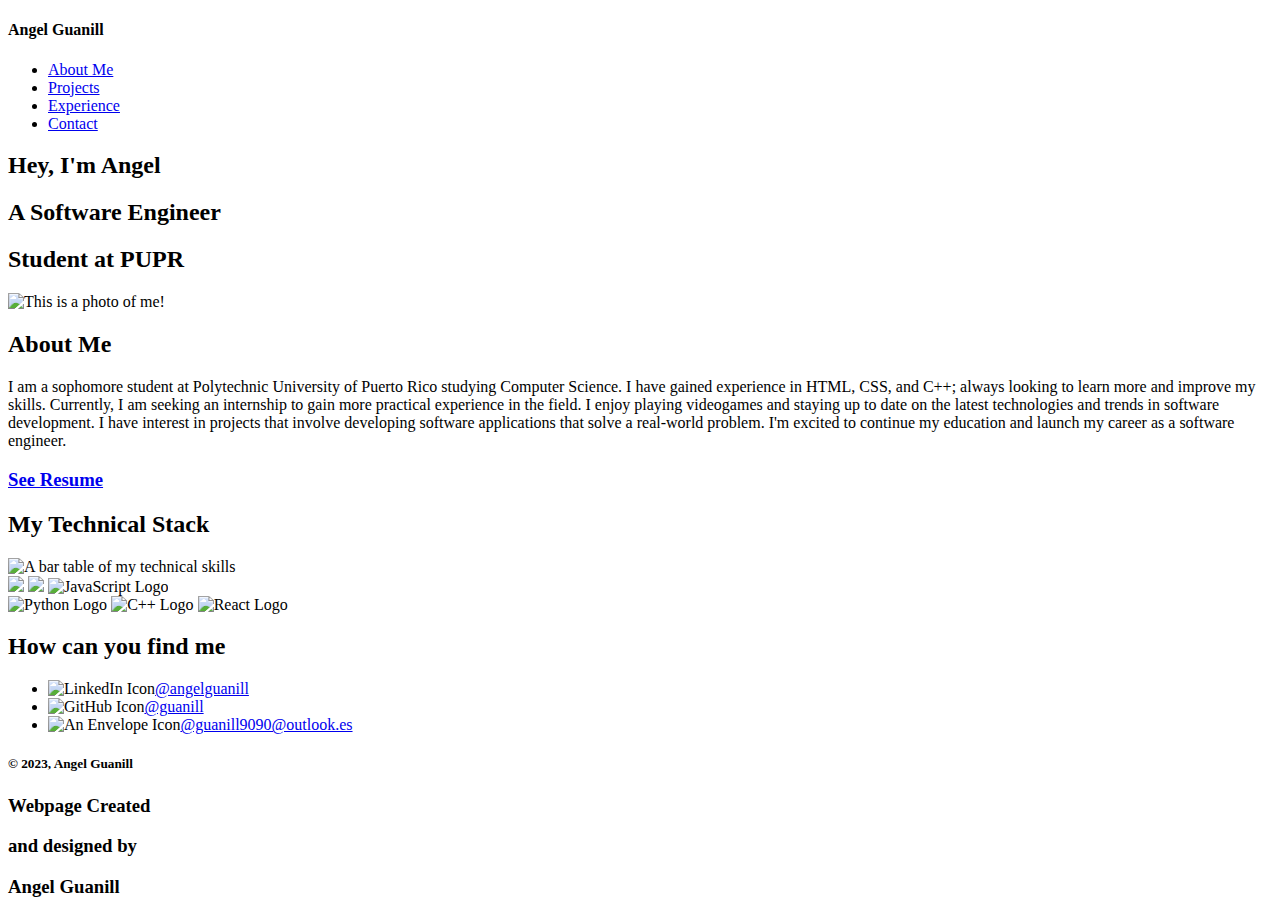
==== index.html @ 066ad105 "Added files" ====
<!DOCTYPE html>
<html>
    <head>
        <meta charset="utf-8">
        <meta name="viewport" content="width=device-width">
        <title>Personal Website</title>
        <link href="index.css" type="text/css" rel="stylesheet">
    </head>

    <!--What the user sees when entering the page-->
    <header>
        <div class="links">
            <h4 id="name">Angel Guanill</h4>
            <ul>
                <li><a href="#about">About Me</a></li>
                <li><a href="#projects">Projects</a></li>
                <li><a href="#experience">Experience</a></li>
                <li><a href="#contact">Contact</a></li>
            </ul>
        </div>
        <div class="header2">
            <div class="titles">
                <h2 class="typing">Hey, I'm Angel</h2>
                <h2 class="sub">A Software Engineer</h2>
                <h2 class="sub">Student at PUPR</h2>
            </div>
            <div class="image-container">
                <img src="images/angel.png" alt="This is a photo of me!">
            </div>
        </div>
    </header>

    <!--The content of the webpage, containing the about, interview, projects, technical and experience sections-->
    <body>
        <about id="about">
            <div class="revealable">
                <h2>About Me</h2>
                <p>I am a sophomore student at Polytechnic University of Puerto Rico studying 
                    Computer Science. I have gained experience in HTML, CSS, and C++; always looking to learn more and improve 
                    my skills. Currently, I am seeking an internship to gain more practical experience in the field.
                    I enjoy playing videogames and staying up to date on the latest technologies and trends in software development. 
                    I have interest in projects that involve developing software applications that solve a real-world problem. I'm 
                    excited to continue my education and launch my career as a software engineer.</p>  
                <a href="Resume.pdf" target="_blank"><h3>See Resume</h3></a>
                </div>
        </about>
    
        <technical>
            <h2>My Technical Stack</h2>
            <div class="container-tech revealable">
                <div class="graphic">
                    <img src="images/techtable.png" alt="A bar table of my technical skills">
                </div>
                <div class="skills">
                    <div class="front-end">
                        <div>
                            <img src="images/css.png">
                            <img src="images/html.png">
                            <img src="images/javascript.png" alt="JavaScript Logo">
                        </div>
                    </div>
                    <div class="back-end">
                        <div>
                            <img src="images/python.png" alt="Python Logo">
                            <img src="images/c++.png" alt="C++ Logo">
                            <img src="images/react.png" alt="React Logo">
                        </div>
                    </div>
                </div>
            </div>
        </technical>
        <script src="index.js"></script>
    </body>

    <!--The footer of the webpage, containing contact info-->
    <footer>
        <h2 id="contact">How can you find me</h2>
        <line class="topLine"></line>
        <div class="container">
            <ul>
                <li><img src="images/linkedin.png" alt="LinkedIn Icon"><a href="https://www.linkedin.com/in/angelguanill/" target="_blank">@angelguanill</a></li>
                <li><img src="images/github.png" alt="GitHub Icon"><a href="https://github.com/guanill" target="_blank">@guanill</a></li>
                <li><img src="images/envelope.png" alt="An Envelope Icon"><a href="mailto: guanill9090@outlook.es">@guanill9090@outlook.es</a></li>
            </ul>
            <div class="copyright">
                <h5>© 2023, Angel Guanill</h5>
            </div>
            <div id="text">
                <h3>Webpage Created</h3>
                <h3>and designed by</h3> 
                <h3 class="nameEdit">Angel Guanill</h3>
            </div>
        </div>
        <line></line>
    </footer>
</html>
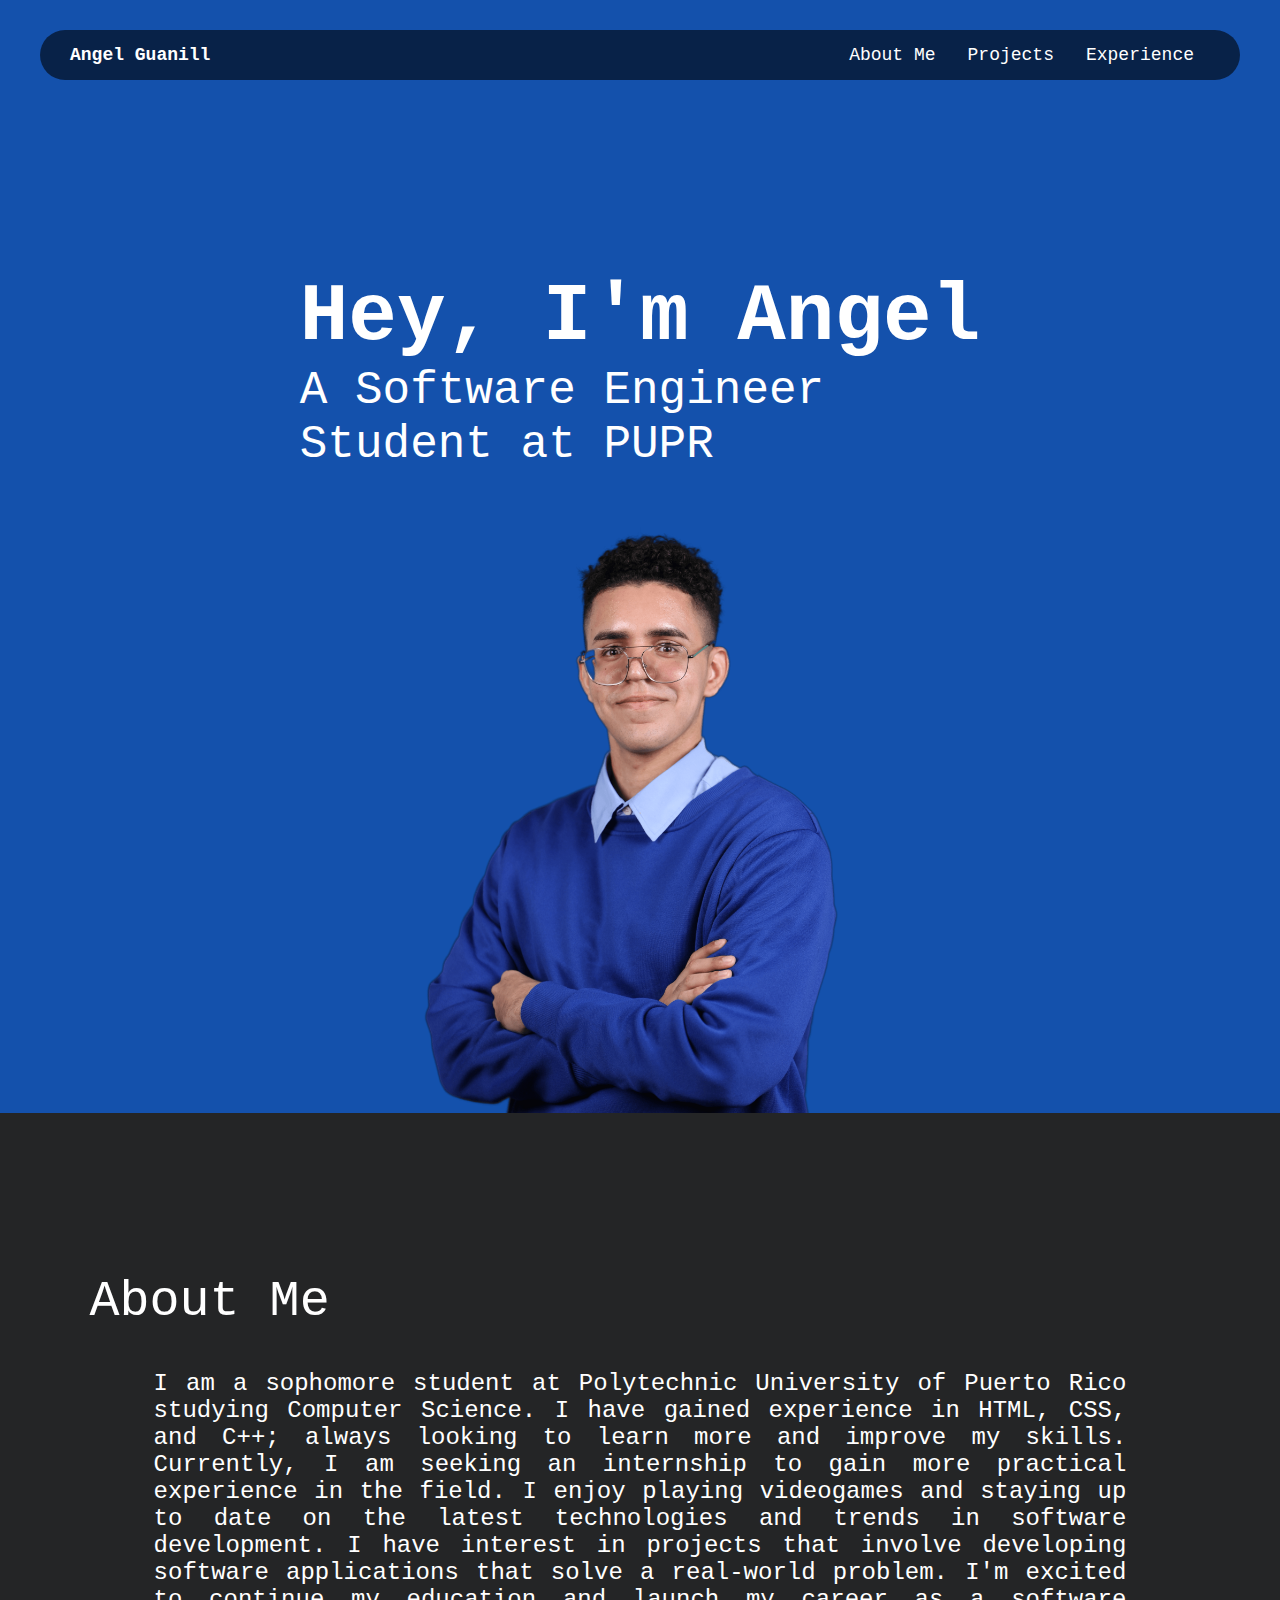
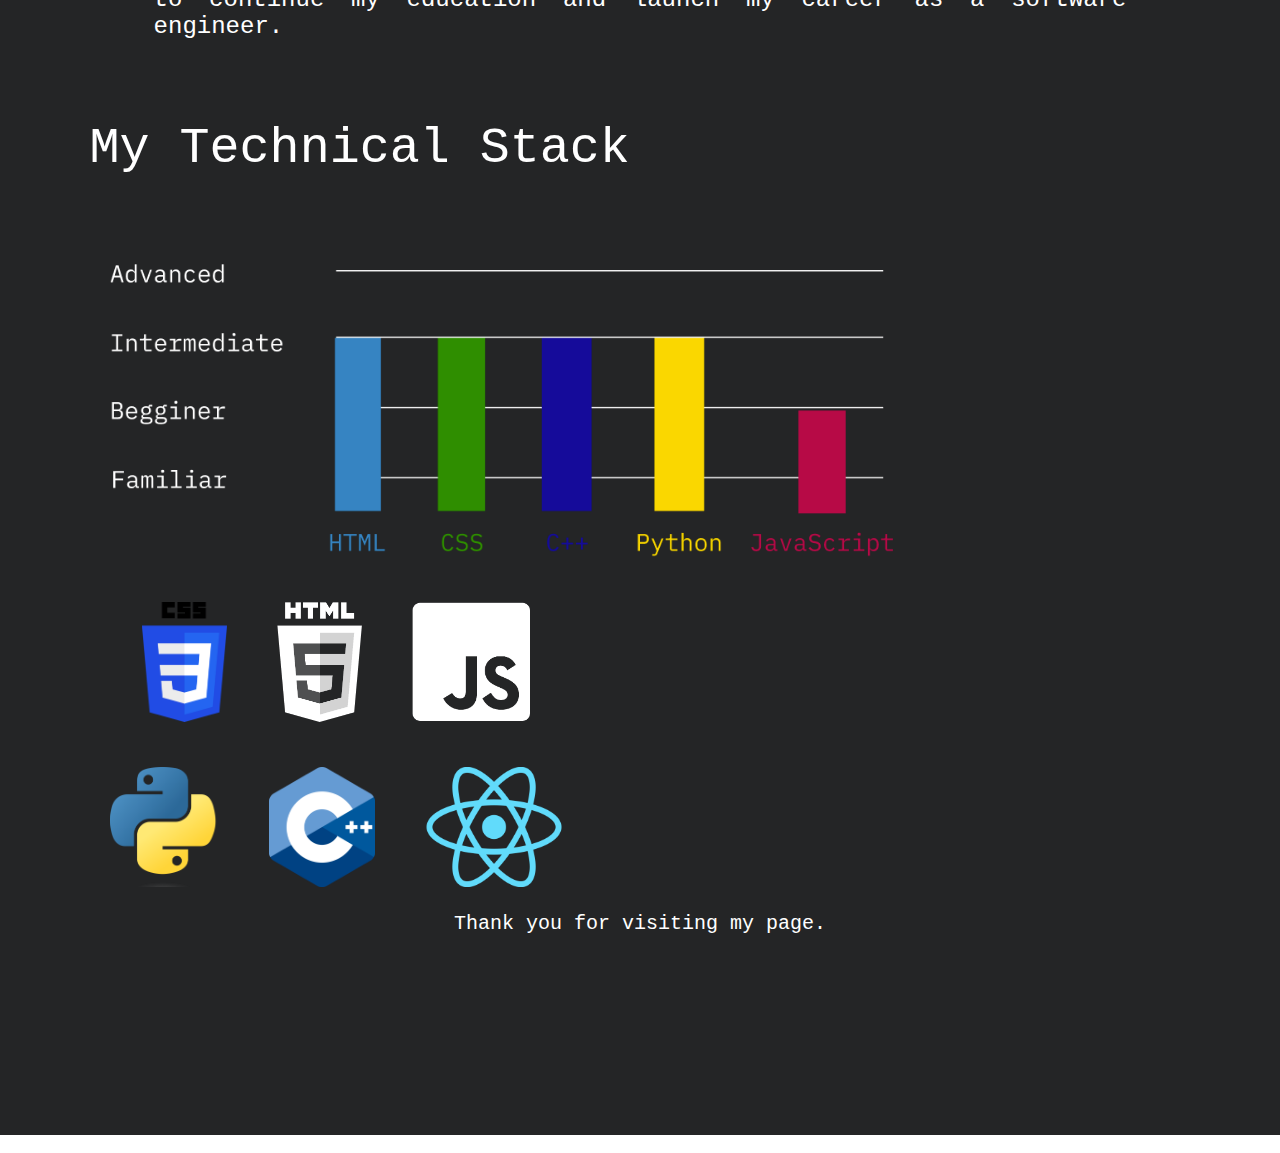
==== commit f2baeff7: "more changes" ====
--- a/index.html
+++ b/index.html
@@ -2,38 +2,36 @@
 <html>
     <head>
         <meta charset="utf-8">
-        <meta name="viewport" content="width=device-width">
         <title>Personal Website</title>
         <link href="index.css" type="text/css" rel="stylesheet">
     </head>
 
     <!--What the user sees when entering the page-->
-    <header>
-        <div class="links">
-            <h4 id="name">Angel Guanill</h4>
-            <ul>
-                <li><a href="#about">About Me</a></li>
-                <li><a href="#projects">Projects</a></li>
-                <li><a href="#experience">Experience</a></li>
-                <li><a href="#contact">Contact</a></li>
-            </ul>
-        </div>
-        <div class="header2">
-            <div class="titles">
-                <h2 class="typing">Hey, I'm Angel</h2>
-                <h2 class="sub">A Software Engineer</h2>
-                <h2 class="sub">Student at PUPR</h2>
+    <body>
+        <div class="header">
+            <div class="links">
+                <h4 id="name">Angel Guanill</h4>
+                <ul>
+                    <li><a href="#about">About Me</a></li>
+                    <li><a href="./projects.html">Projects</a></li>
+                    <li><a href="./experience.html">Experience</a></li>
+                </ul>
             </div>
-            <div class="image-container">
-                <img src="images/angel.png" alt="This is a photo of me!">
+            <div class="header2">
+                <div class="titles">
+                    <h2 class="typing">Hey, I'm Angel</h2>
+                    <h2 class="sub">A Software Engineer</h2>
+                    <h2 class="sub">Student at PUPR</h2>
+                </div>
+                <div class="image-container">
+                    <img src="images/angel.png" alt="This is a photo of me!">
+                </div>
             </div>
         </div>
-    </header>
 
-    <!--The content of the webpage, containing the about, interview, projects, technical and experience sections-->
-    <body>
-        <about id="about">
-            <div class="revealable">
+    <!--The content of the webpage, containing the about, resume and technical stack-->
+        <div class="summary">
+            <div class="">
                 <h2>About Me</h2>
                 <p>I am a sophomore student at Polytechnic University of Puerto Rico studying 
                     Computer Science. I have gained experience in HTML, CSS, and C++; always looking to learn more and improve 
@@ -41,13 +39,12 @@
                     I enjoy playing videogames and staying up to date on the latest technologies and trends in software development. 
                     I have interest in projects that involve developing software applications that solve a real-world problem. I'm 
                     excited to continue my education and launch my career as a software engineer.</p>  
-                <a href="Resume.pdf" target="_blank"><h3>See Resume</h3></a>
-                </div>
-        </about>
+            </div>
+        </div>
     
-        <technical>
+        <div class="technical">
             <h2>My Technical Stack</h2>
-            <div class="container-tech revealable">
+            <div class="container-tech">
                 <div class="graphic">
                     <img src="images/techtable.png" alt="A bar table of my technical skills">
                 </div>
@@ -68,29 +65,12 @@
                     </div>
                 </div>
             </div>
-        </technical>
-        <script src="index.js"></script>
-    </body>
-
-    <!--The footer of the webpage, containing contact info-->
-    <footer>
-        <h2 id="contact">How can you find me</h2>
-        <line class="topLine"></line>
-        <div class="container">
-            <ul>
-                <li><img src="images/linkedin.png" alt="LinkedIn Icon"><a href="https://www.linkedin.com/in/angelguanill/" target="_blank">@angelguanill</a></li>
-                <li><img src="images/github.png" alt="GitHub Icon"><a href="https://github.com/guanill" target="_blank">@guanill</a></li>
-                <li><img src="images/envelope.png" alt="An Envelope Icon"><a href="mailto: guanill9090@outlook.es">@guanill9090@outlook.es</a></li>
-            </ul>
-            <div class="copyright">
-                <h5>© 2023, Angel Guanill</h5>
-            </div>
-            <div id="text">
-                <h3>Webpage Created</h3>
-                <h3>and designed by</h3> 
-                <h3 class="nameEdit">Angel Guanill</h3>
+            <div>
+                <blockquote>
+                    Thank you for visiting  my page.
+                </blockquote>
             </div>
         </div>
-        <line></line>
-    </footer>
+        
+    </body>
 </html>--- a/index.css
+++ b/index.css
@@ -0,0 +1,385 @@
+/******All-HTML Style*****/
+* {
+    scroll-behavior: smooth;
+   margin:0;
+}
+
+/********Scrollbar style*********/
+::-webkit-scrollbar {
+  width: 10px;
+  background-color: #242526;
+}
+
+::-webkit-scrollbar-thumb {
+  background-color: rgba(0, 0, 0, 0.58);
+  border-radius: 50px;
+}
+
+
+
+/********Header styles***********/
+.header {
+  width: 100%;
+  background-color: #1451AC;
+  display: flex;
+  flex-direction: column;
+}
+
+.links {
+    margin: 30px 40px;
+    color: white;
+    font-family: 'IBM Plex Mono', monospace;
+    font-size: 18px;
+    display: flex;
+    justify-content: space-between;
+    align-items: center;
+    flex-wrap: wrap;
+    background-color: rgba(0, 0, 0, 0.58);
+    border-radius: 47px;
+    height: 53.px;
+    z-index: 2;
+}
+
+#name {
+  margin:10px 30px;
+}
+
+.links ul {
+  list-style-type: none;
+  padding: 0;
+  margin: 0 30px 0 0;
+  display: flex;
+  justify-content: space-around;
+}
+
+.links li {
+  padding: 15px 16px;
+  transition: transform .3s;
+}
+
+.links li:hover {
+  transform: translateX(10px);
+  cursor: pointer;
+}
+
+.links a {
+  color: inherit;
+  text-decoration: none;
+}
+
+.header2 {
+  display: flex;
+  justify-content: space-around;
+  margin: 0 50px;
+  flex-wrap: wrap;
+}
+
+.titles {
+  color: white;
+  font-family: 'IBM Plex Mono', monospace;
+  font-size: 54px;
+  z-index: 3;
+  padding-top: 160px;
+  padding-bottom: 40px;
+}
+
+.sub {
+  font-size: 46px;
+  font-weight: normal;
+}
+
+.image-container {
+  display: flex;
+}
+
+.image-container img {
+  height: 600px;
+  align-items: end;
+}
+
+.titles  h2 {
+  margin: 2px 0;
+}
+
+/********* About Section Styles **********/
+.summary {
+  padding-top: 100px;
+  width: 100%;
+  background-color: #242526;
+  display: flex;
+  flex-direction: column;
+  flex: 1;
+  color: white; 
+  font-family: 'IBM Plex Mono', monospace;
+  font-weight: normal;
+}
+
+.summary h2 {
+  margin-top: 60px;
+  display: inline-block;
+  font-size: 50px;
+  padding: 0 0 40px 7%;
+  font-weight: normal;
+}
+
+.summary p {
+  font-size: 24px;
+  padding: 0 12% 0;
+  text-align: justify;
+}
+
+.summary a {
+  background-color: #1451AC; 
+  font-size: 18px;
+  justify-content: center;
+  margin: 50px 12% 50px 78%;
+  border-radius: 30pt;
+  align-items: center;
+  height: 40px;
+  display: flex;
+  transition: transform .3s;
+  color: inherit;
+    text-decoration: none;
+}
+
+.summary a:hover{
+  transform: translatey(-10px);
+  background-color: #1451AC;
+  cursor: pointer;
+}
+
+/*****Projects Section Styles*******/
+.projects {
+  background-color: #242526;
+  display: flex;
+  flex-direction: column;
+  color: white;  
+  font-family: 'IBM Plex Mono', monospace;
+  padding: 80px 7% 80px;
+}
+
+.project1 {
+  padding: 40px;
+}
+
+.projects h2 {
+  font-weight: normal;
+  margin: 0px 0 10px;
+  font-size: 50px;
+  text-align: left;
+  padding: 30px 0 40px 30px;
+  width: 45%;
+  border-top: 4px solid #1451AC;
+  border-left: 4px solid #1451AC;
+
+}
+
+.projects .project-container {
+  display: flex;
+  justify-content: space-between;
+}
+
+.container-tech h3 {
+  text-align: center;
+  font-size: 30px;
+  padding: 30px 0;
+}
+
+.projects .info-container {
+  display: flex;
+}
+
+.number {
+  display: flex;
+  align-items: center;
+}
+
+.projects h1 {
+  color:#242526;
+  -webkit-text-stroke-width: 2px;
+  -webkit-text-stroke-color:#1451AC;
+  font-size: 90px;
+  padding-left: 60px;
+}
+
+.projects .container-footer, .container-footer div{
+  display: flex;
+  justify-content: space-between;
+}
+
+.projects .info-container img {
+  width: 70%;
+  height: fit-content;
+  border-radius: 20px;
+}
+
+.container-footer a {
+  margin-right: 10px;
+}
+
+.container-footer img {
+  height: 30px;
+}
+
+.container-footer img:hover {
+  opacity: 0.5;
+}
+
+.info-container p {
+  padding: 2%;
+  border-radius: 20px 0 0 20px;
+  height: auto;
+  
+  text-align: justify;
+  font-size: 1em;
+  flex-grow: 1; /* allow the p tag to grow and fill the available space */
+  flex-shrink: 1; /* allow the p tag to shrink if needed */
+  overflow: auto;
+}
+
+.container-footer {
+  padding-top: 10px;
+}
+
+
+/*****Technical Stack Styles*****/
+.technical {
+  background-color: #242526;
+  display: flex;
+  flex-direction: column;
+  color: white;  
+  font-family: 'IBM Plex Mono', monospace;
+  text-align: center;
+  padding: 80px 7% 200px;
+}
+
+.technical line {
+  background-color:#1451AC;
+  height: 4px;
+  width: 47%;
+  display: flex;
+  margin-bottom: 40px;
+}
+
+.technical h2{
+  font-weight: normal;
+  margin: 0px 0 10px;
+  font-size: 50px;
+  text-align: left;
+  padding-bottom: 40px;
+}
+
+.graphic img {
+  height: 350px;
+}
+
+.container-tech {
+  display: flex;
+  justify-content: space-between;
+  flex-wrap: wrap;
+}
+
+.skills {
+  width: auto;
+}
+
+.skills img {
+  height: 120px;
+  padding: 20px;
+}
+
+blockquote {
+    font-size: 20px;
+}
+
+
+
+/********Experience Styles*********/
+.experience{
+  background-color: #242526;
+  display: flex;
+  flex-direction: column;
+  color: white;  
+  font-family: 'IBM Plex Mono', monospace;
+  padding: 80px 7% 200px;
+}
+
+.experience line {
+  background-color:#1451AC;
+  height: 4px;
+  width: 75%;
+  display: flex;
+}
+
+.container-all-experience {
+  display: flex;
+  border-radius: 20px 0;
+    border-top: 5px solid #1451AC;
+    border-left: 5px solid #1451AC;
+    padding-left: 60px;
+}
+
+.experience vline {
+  background-color:#1451AC;
+  width: 4px;
+  display: flex;
+  margin-right: 50px;
+}
+
+.experience h2{
+  font-size: 50px;
+  font-weight: normal;
+  padding-top: 40px;
+}
+
+.container-logo {
+  text-align: right;
+  width: 30%;
+}
+
+.container-info{
+  display: flex;
+  gap: 30px;
+}
+
+.date {
+  text-align: left;
+}
+
+.job-header {
+  display: flex;
+  justify-content: space-between;
+}
+
+.employeer {
+  color:#1451AC;
+  text-align: right;
+}
+
+.experience .info {
+  width: 70%;
+}
+
+.experience img {
+  padding: 20px 0 0;
+  width: 100%;
+}
+
+.experience ul {
+  list-style-type: none;
+  padding:0;
+}
+
+.experience li {
+  padding: 8px 0;
+  line-height: 30px;
+  text-align: justify;
+}
+
+.experience-one {
+  padding-top: 30px;
+}
+
+.experience-two {
+  padding-top: 100px;
+}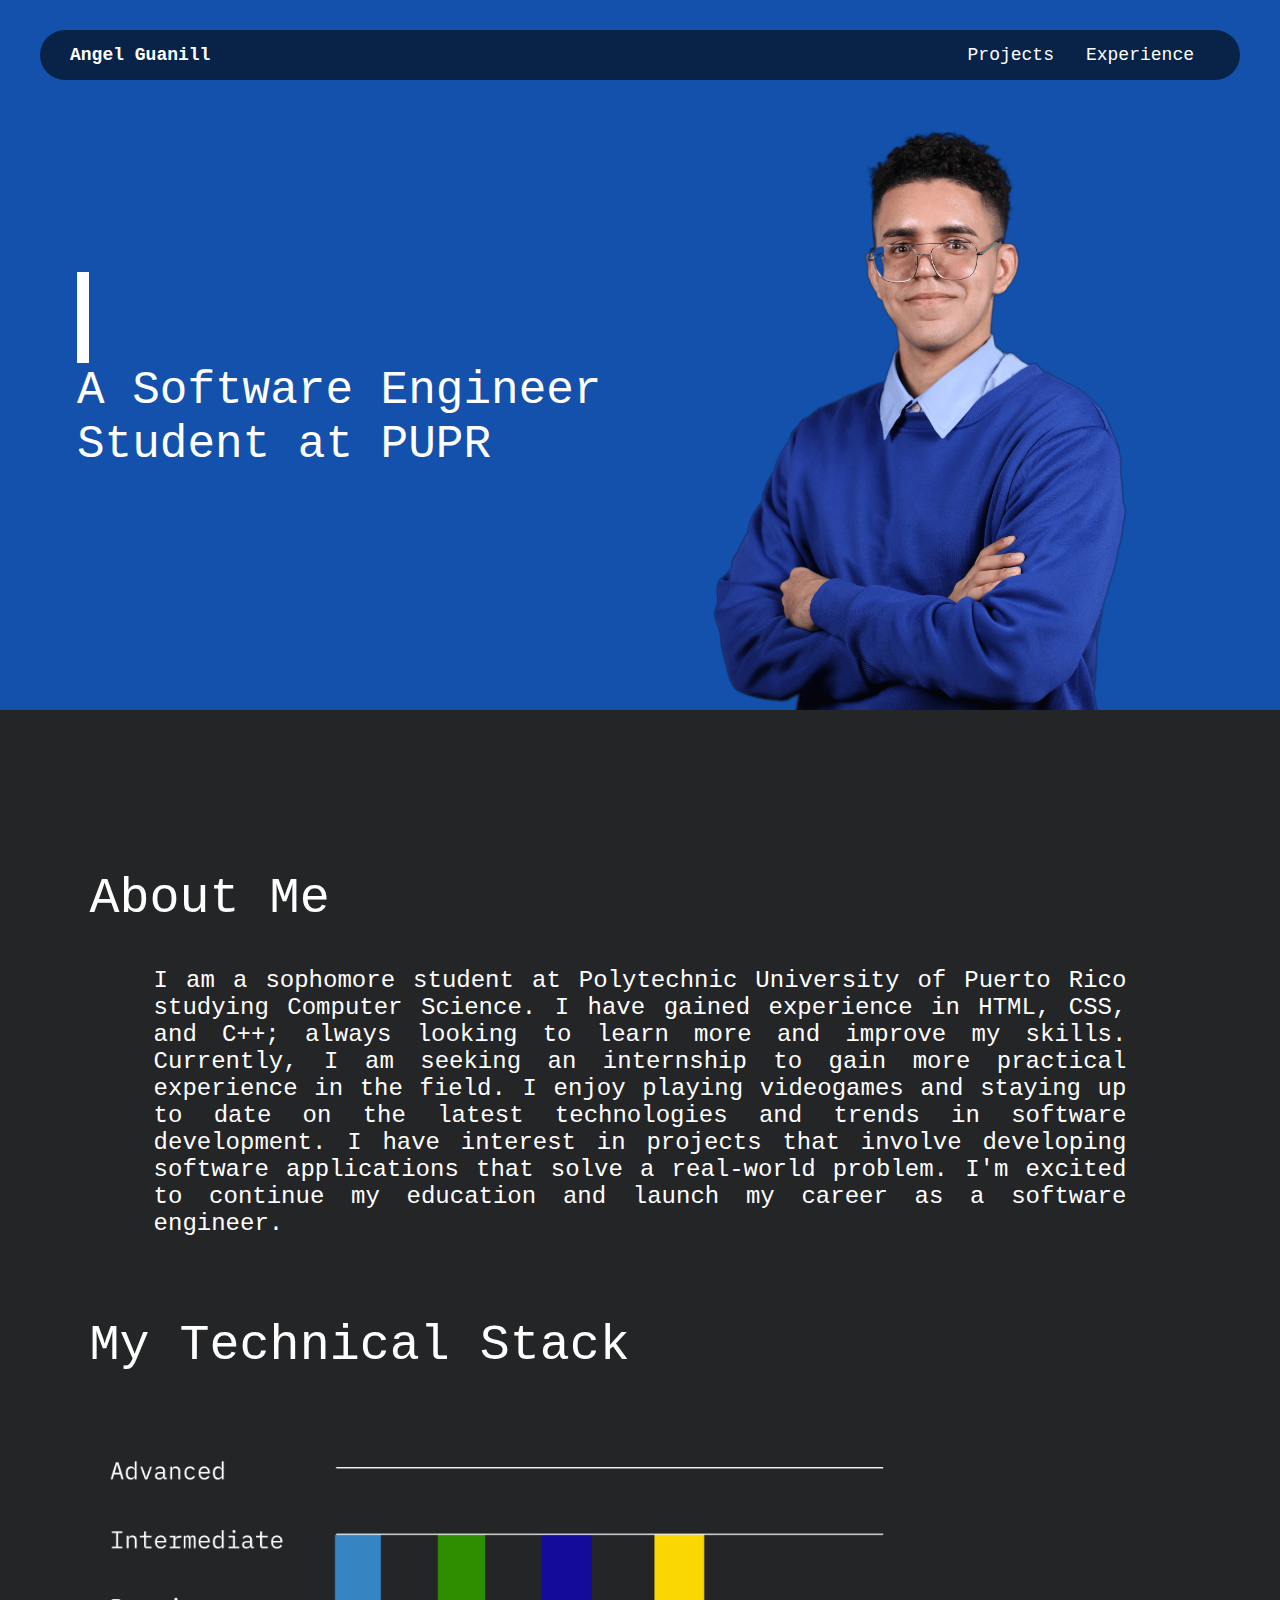
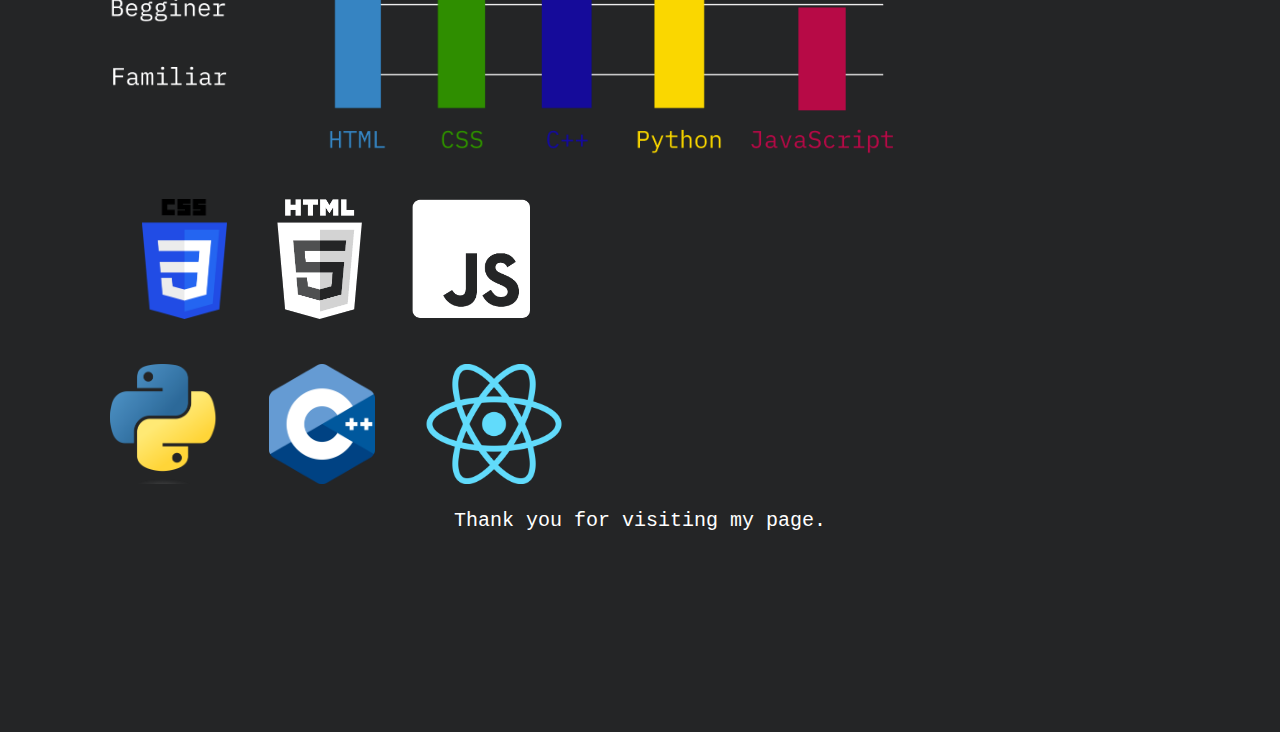
==== commit 7e9c5ef0: "changes" ====
--- a/index.html
+++ b/index.html
@@ -12,7 +12,6 @@
             <div class="links">
                 <h4 id="name">Angel Guanill</h4>
                 <ul>
-                    <li><a href="#about">About Me</a></li>
                     <li><a href="./projects.html">Projects</a></li>
                     <li><a href="./experience.html">Experience</a></li>
                 </ul>
--- a/index.css
+++ b/index.css
@@ -3,6 +3,8 @@
     scroll-behavior: smooth;
    margin:0;
 }
+
+
 
 /********Scrollbar style*********/
 ::-webkit-scrollbar {
@@ -101,6 +103,31 @@
   margin: 2px 0;
 }
 
+
+
+/*To give the typing animation*/
+h2.typing{
+  overflow: hidden;
+  border-right: .15em solid white;
+  white-space: nowrap;
+  width: 0;
+  animation: 
+  typing 1s steps(20, end) forwards,
+  blink .8s infinite;
+}
+
+@keyframes typing {
+  from { width: 0 }
+  to { width: 100% }
+}
+
+@keyframes blink {
+  from { border-color: transparent }
+  to { border-color: white; }
+}
+
+
+
 /********* About Section Styles **********/
 .summary {
   padding-top: 100px;
@@ -147,6 +174,7 @@
   background-color: #1451AC;
   cursor: pointer;
 }
+
 
 /*****Projects Section Styles*******/
 .projects {
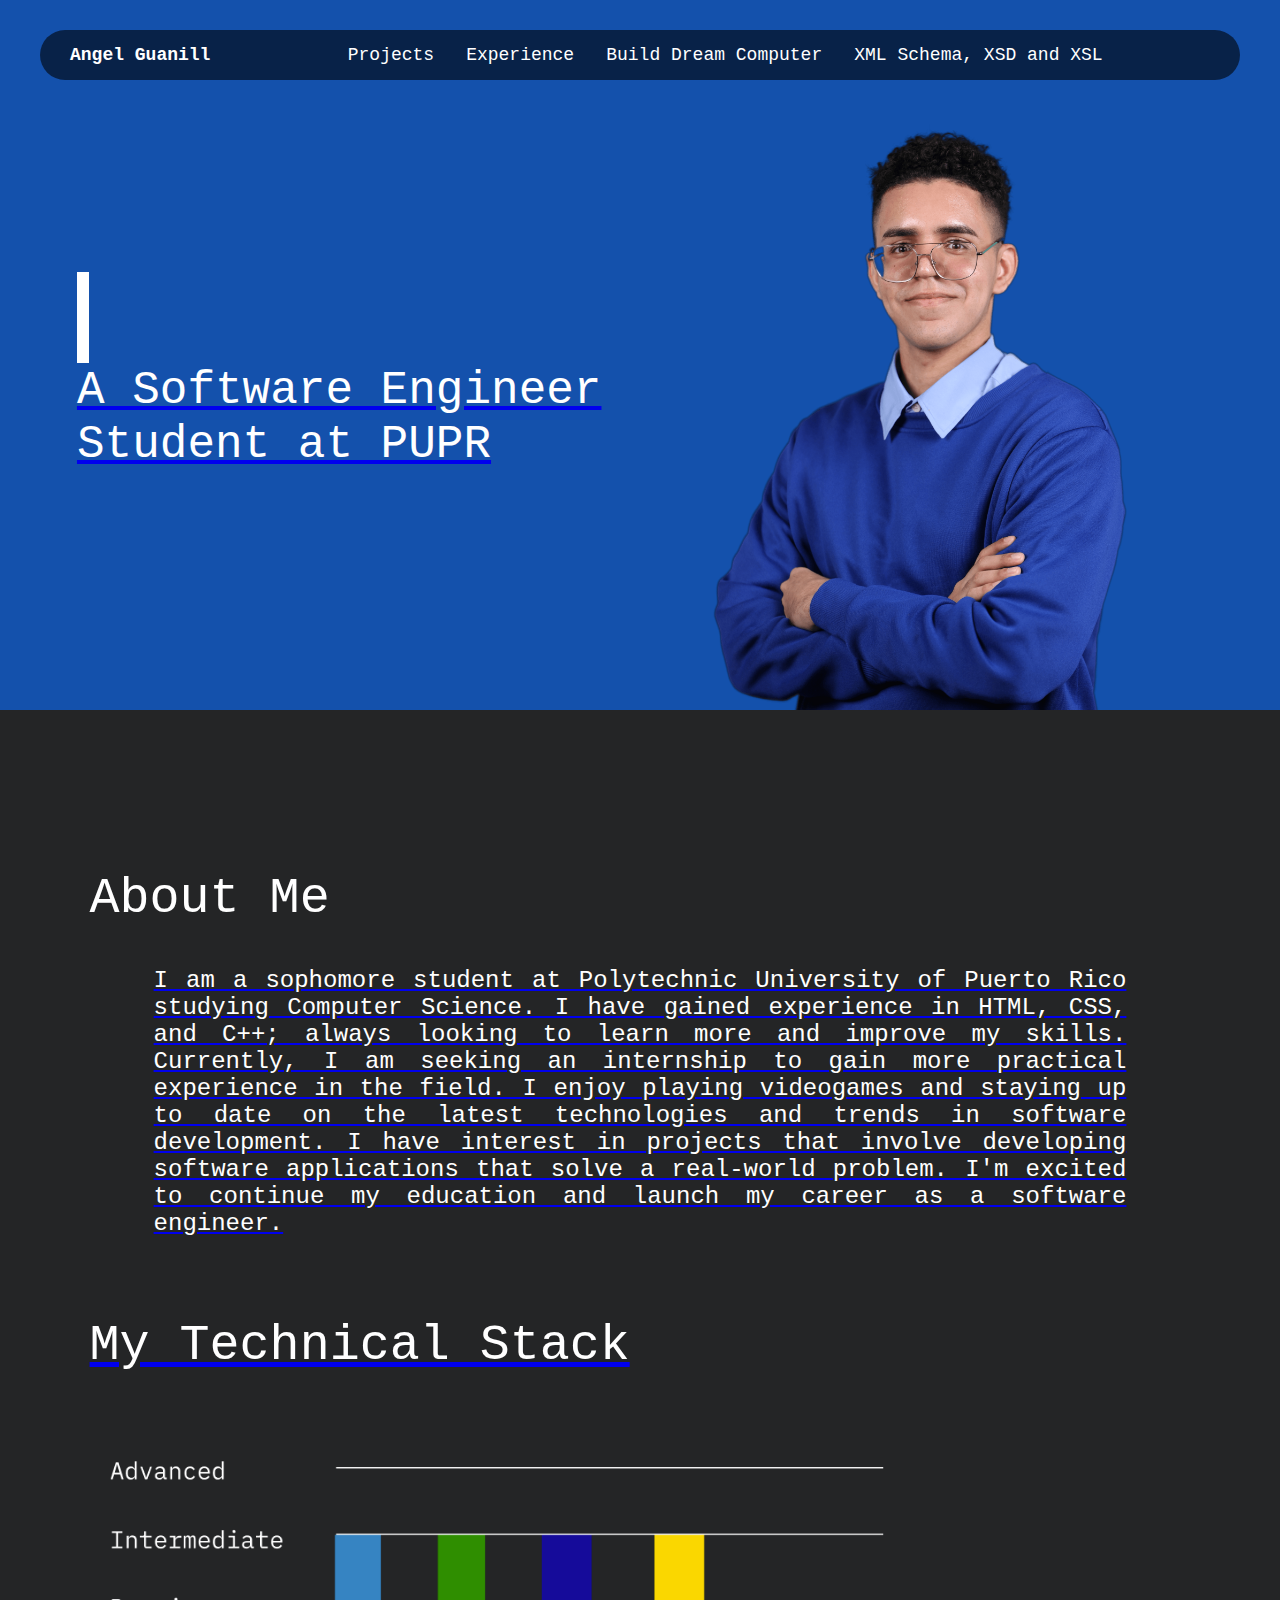
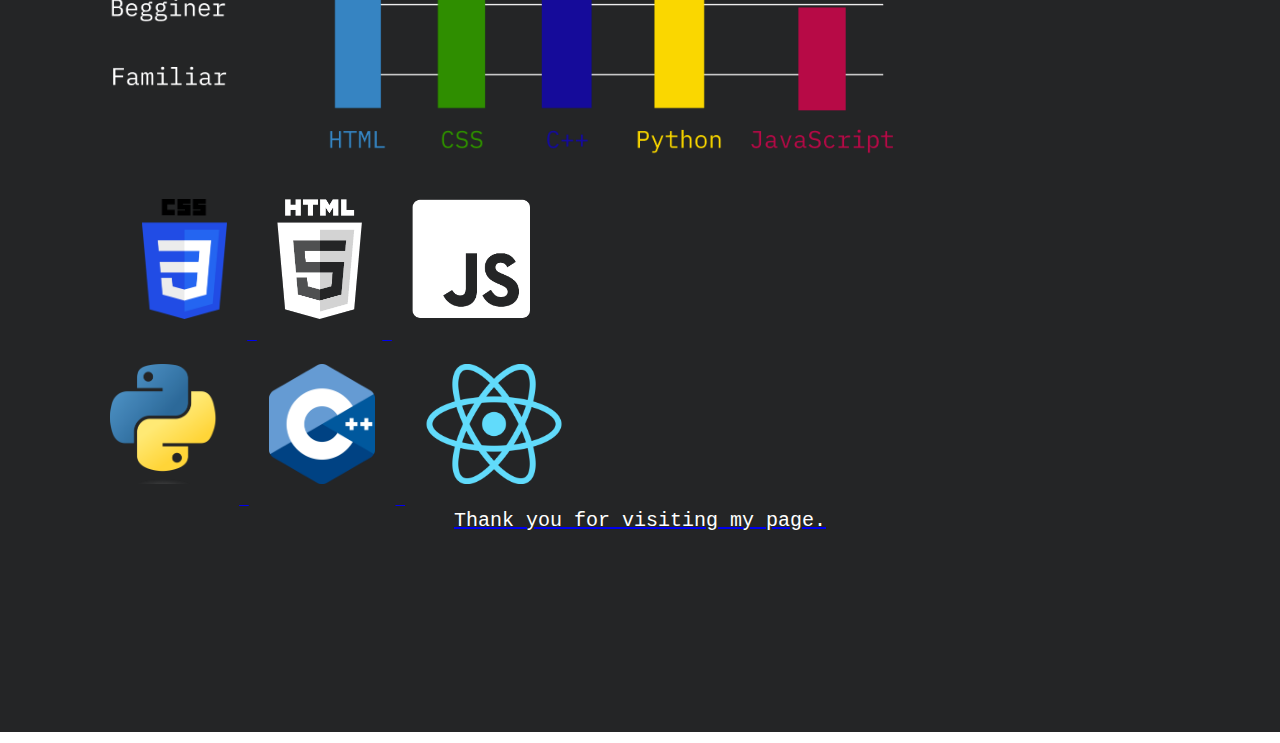
==== commit 32852b37: "Update index.html" ====
--- a/index.html
+++ b/index.html
@@ -14,6 +14,8 @@
                 <ul>
                     <li><a href="./projects.html">Projects</a></li>
                     <li><a href="./experience.html">Experience</a></li>
+                    <li><a href="./items.html">Build Dream Computer</a></li>
+                    <li><a href="./Files.zip">XML Schema, XSD and XSL</li>
                 </ul>
             </div>
             <div class="header2">
@@ -72,4 +74,4 @@
         </div>
         
     </body>
-</html>+</html>
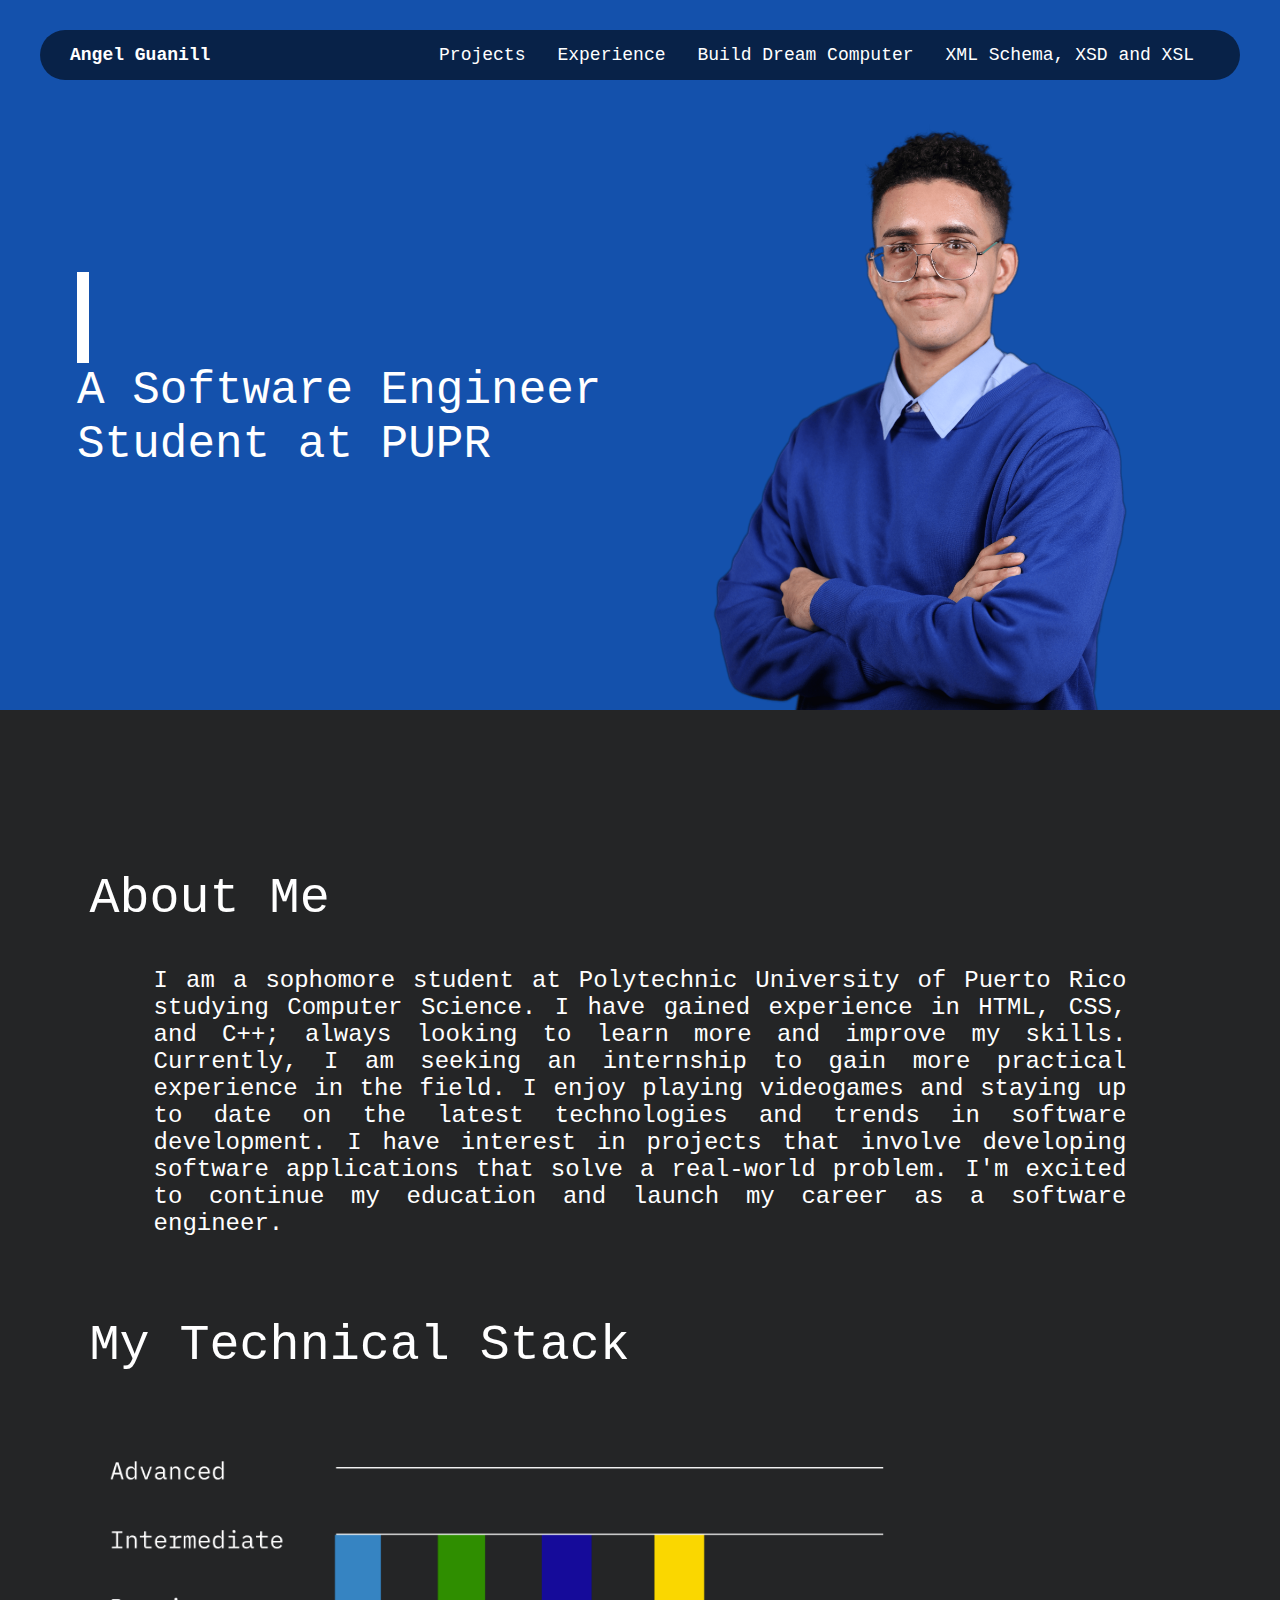
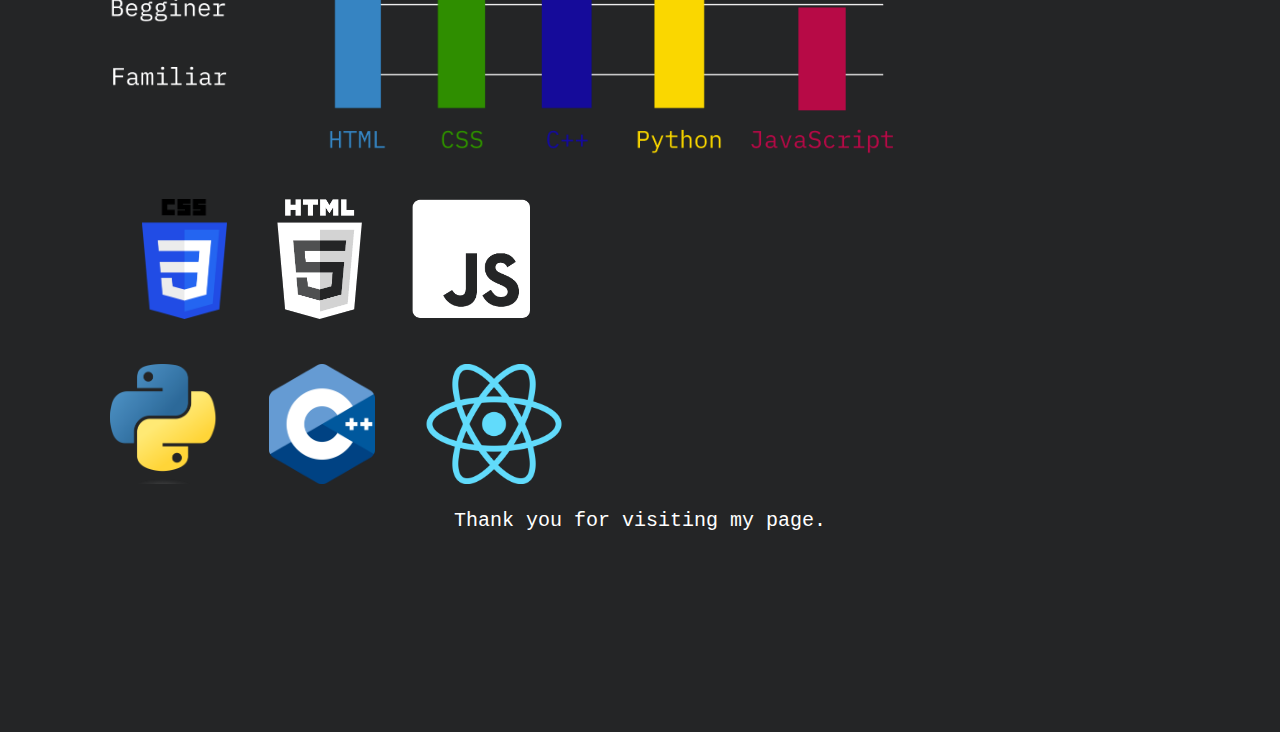
==== commit 0ebf8422: "Update index.html" ====
--- a/index.html
+++ b/index.html
@@ -15,7 +15,7 @@
                     <li><a href="./projects.html">Projects</a></li>
                     <li><a href="./experience.html">Experience</a></li>
                     <li><a href="./items.html">Build Dream Computer</a></li>
-                    <li><a href="./Files.zip">XML Schema, XSD and XSL</li>
+                    <li><a href="./Files.zip">XML Schema, XSD and XSL</a></li>
                 </ul>
             </div>
             <div class="header2">
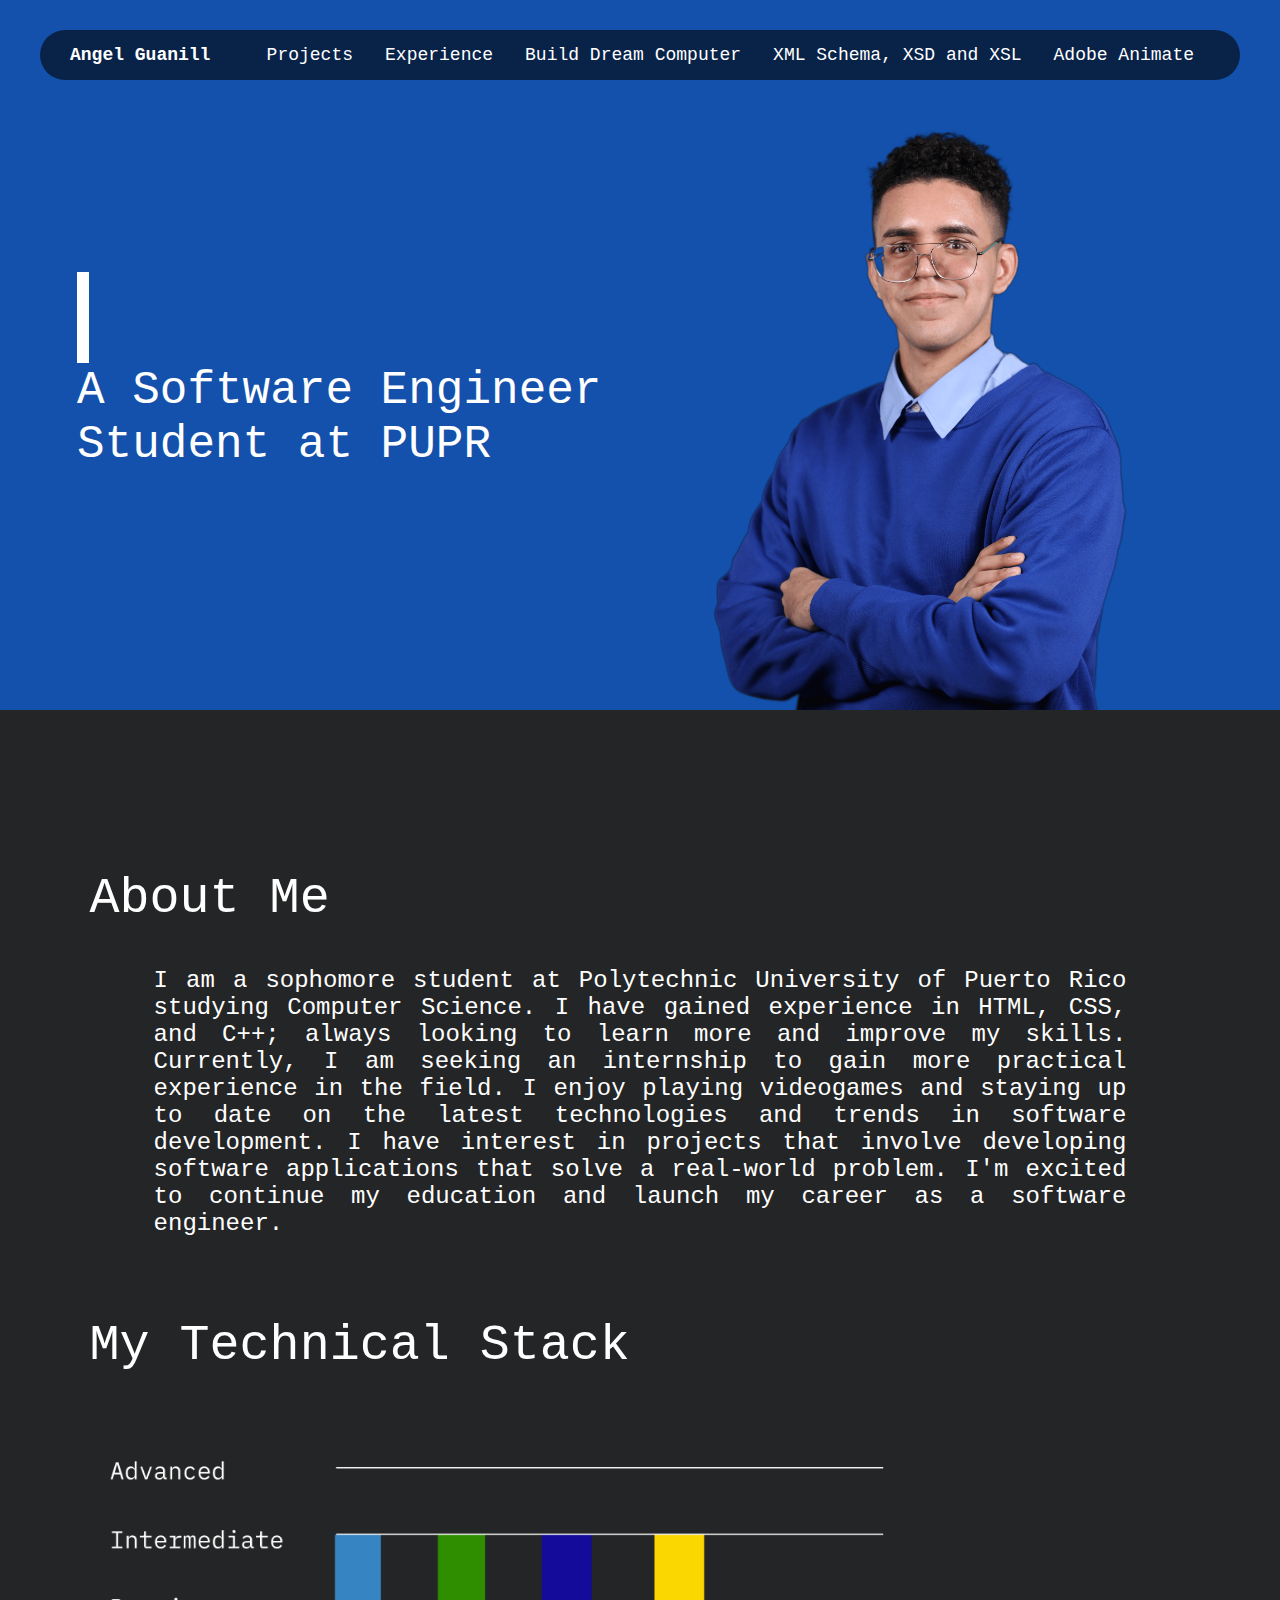
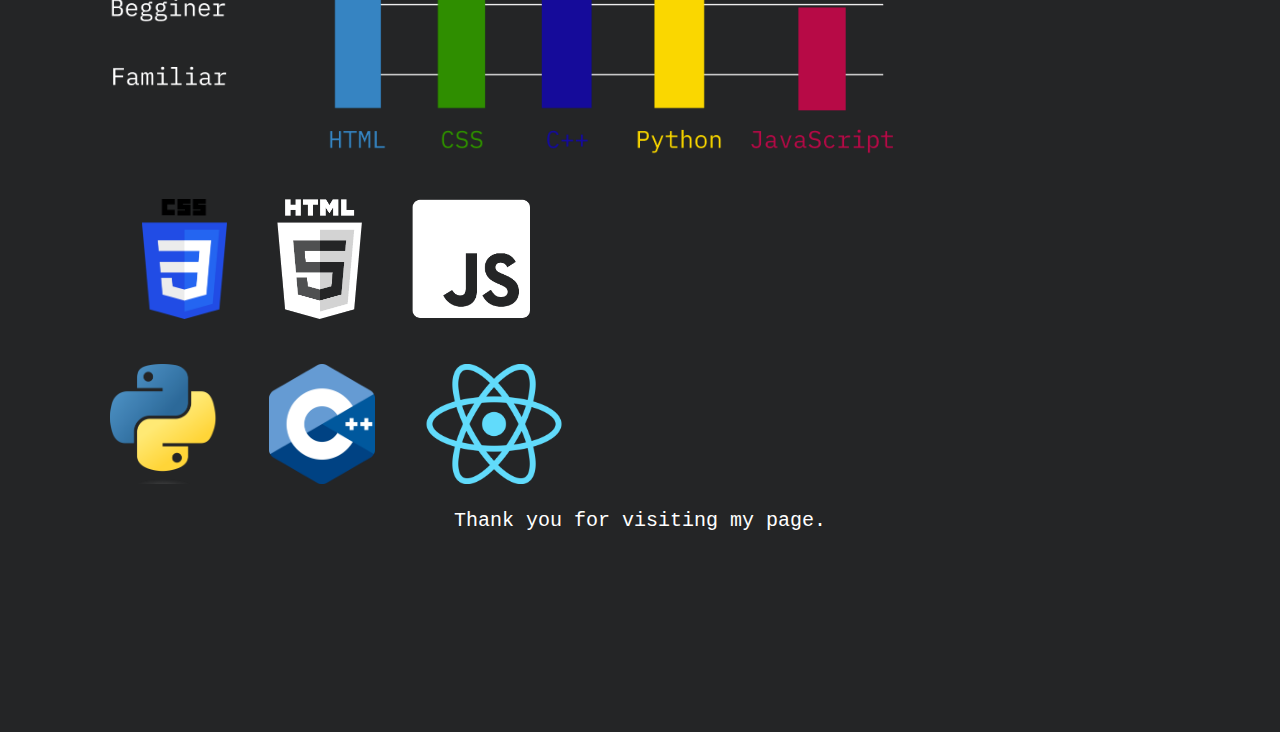
==== commit fe32466b: "Update index.html" ====
--- a/index.html
+++ b/index.html
@@ -16,6 +16,7 @@
                     <li><a href="./experience.html">Experience</a></li>
                     <li><a href="./items.html">Build Dream Computer</a></li>
                     <li><a href="./Files.zip">XML Schema, XSD and XSL</a></li>
+                    <li><a href="./Assignment3.zip">Adobe Animate</a></li>
                 </ul>
             </div>
             <div class="header2">
